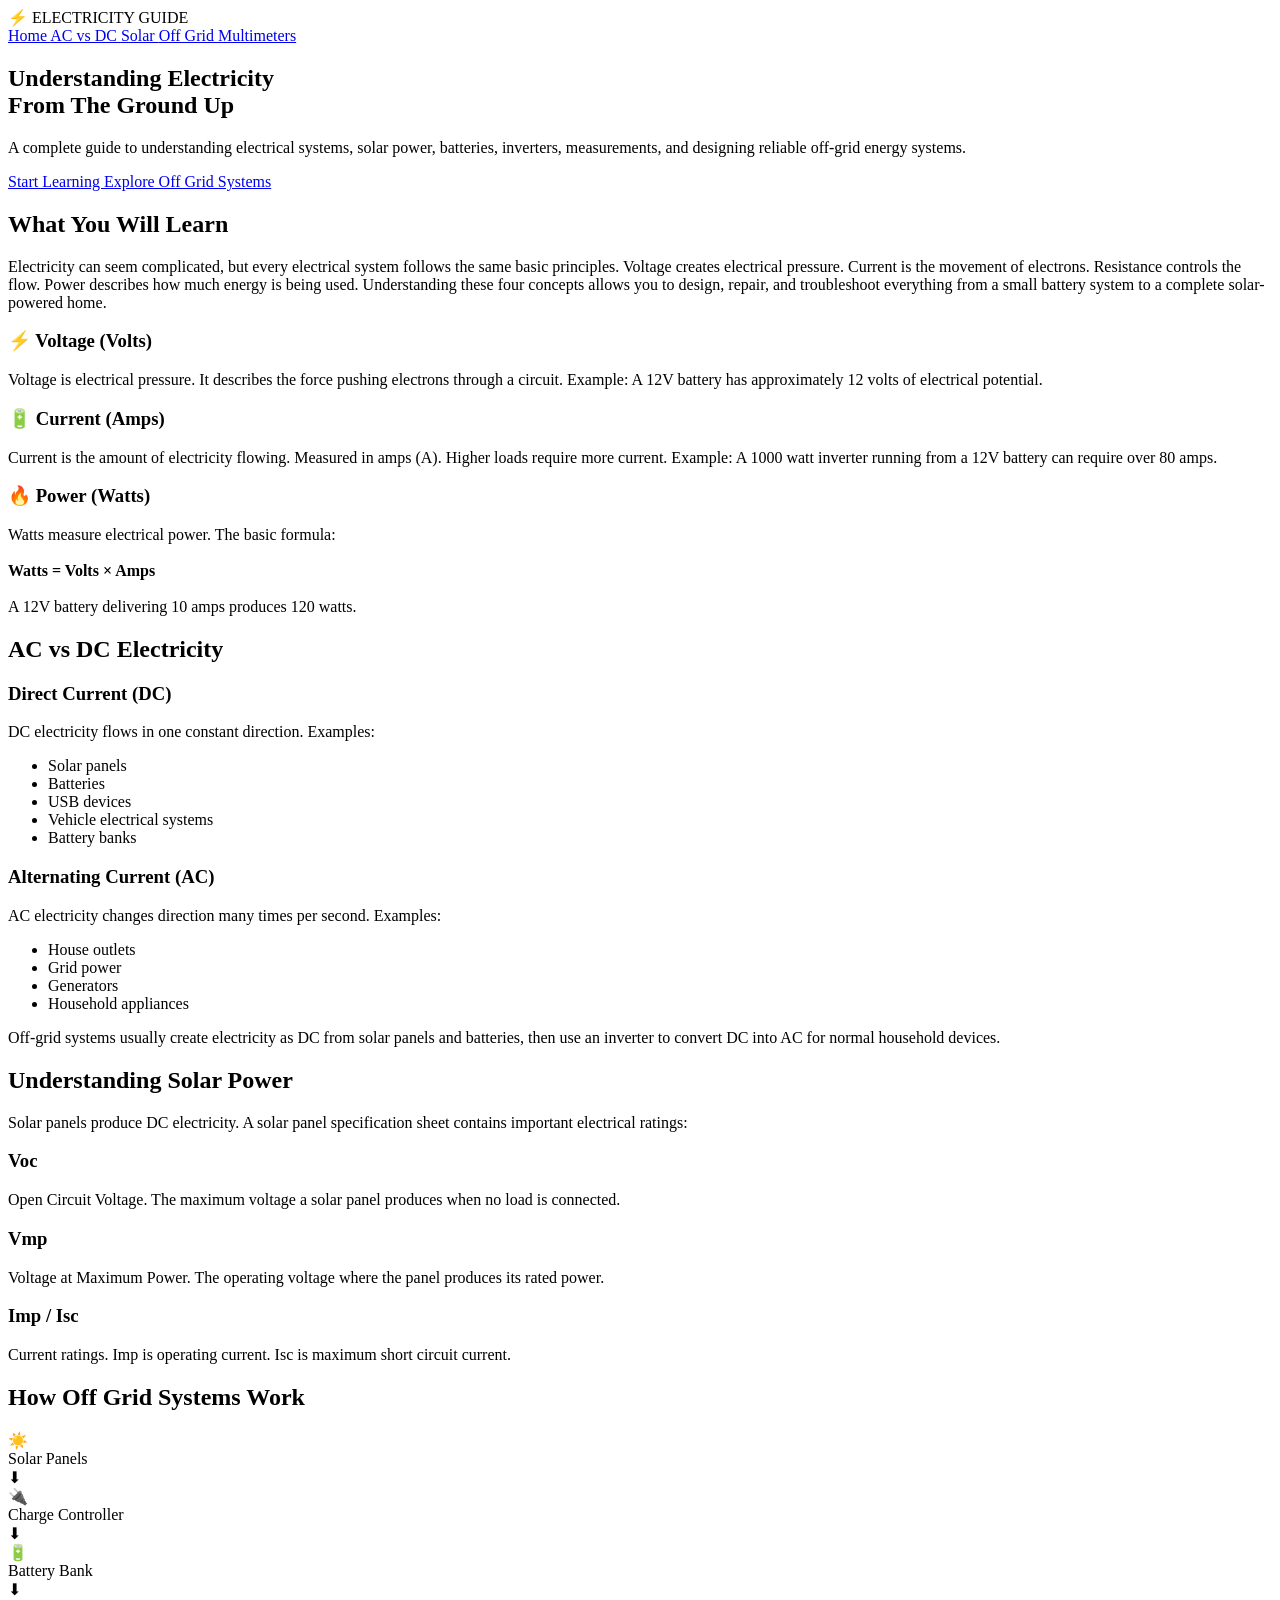
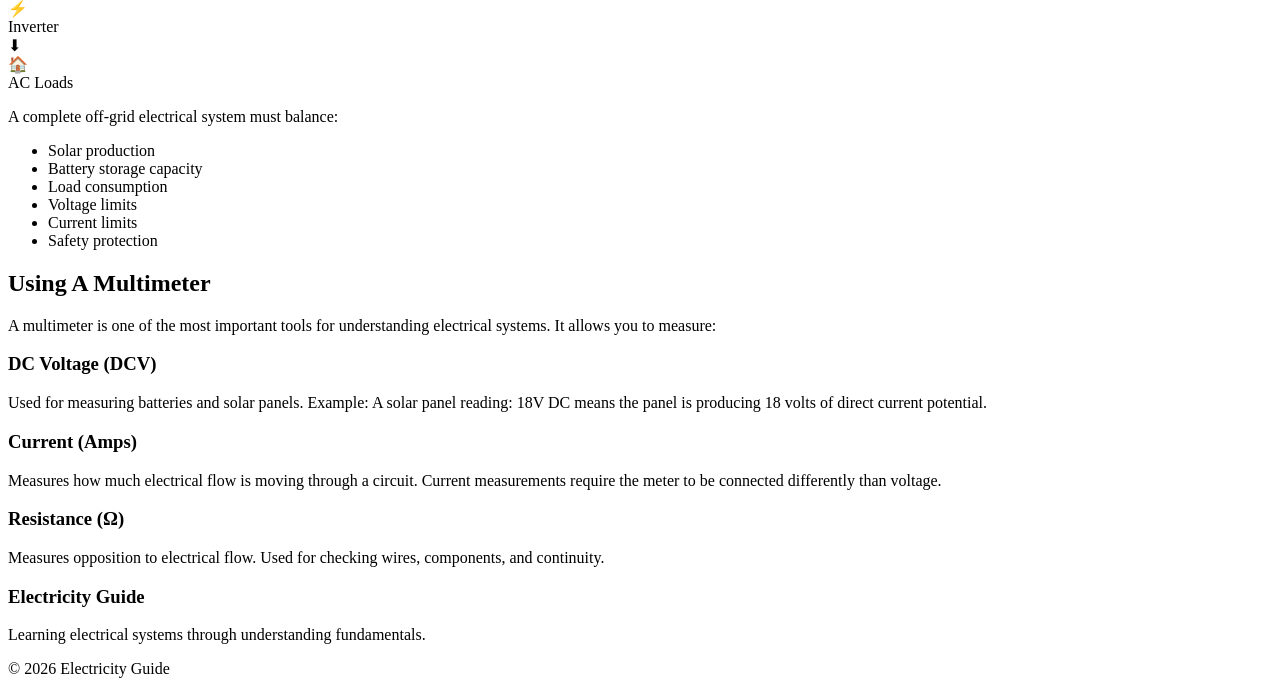
==== index.html @ 4240266d "Add Electricity Guide HTML structure This commit adds a complete HTML structure for the Electricity " ====
<!DOCTYPE html>
<html lang="en">

<head>

<meta charset="UTF-8">
<meta name="viewport" content="width=device-width, initial-scale=1.0">

<title>Electricity Guide | Off Grid Solar & Electrical Fundamentals</title>

<meta name="description" content="
A complete beginner to advanced guide explaining electricity,
AC vs DC, volts, amps, watts, solar systems, batteries,
inverters, charge controllers, and multimeter testing.
">


<link rel="stylesheet" href="css/style.css">

</head>


<body>


<!-- ================= HEADER ================= -->

<header class="header">

<div class="container nav">

<div class="logo">
⚡ ELECTRICITY GUIDE
</div>


<nav>

<a href="index.html">
Home
</a>

<a href="pages/ac-vs-dc.html">
AC vs DC
</a>

<a href="pages/solar-basics.html">
Solar
</a>

<a href="pages/off-grid-systems.html">
Off Grid
</a>

<a href="pages/multimeters.html">
Multimeters
</a>


</nav>


</div>

</header>





<!-- ================= HERO ================= -->


<section class="hero">


<div class="container">


<div class="hero-content">


<h1>
Understanding Electricity
<br>
From The Ground Up
</h1>


<p>

A complete guide to understanding electrical systems,
solar power, batteries, inverters, measurements,
and designing reliable off-grid energy systems.

</p>


<div class="hero-buttons">


<a class="button primary"
href="#fundamentals">

Start Learning

</a>


<a class="button secondary"
href="pages/off-grid-systems.html">

Explore Off Grid Systems

</a>


</div>


</div>


</div>


</section>





<!-- ================= INTRO ================= -->

<section class="section">


<div class="container">


<h2>
What You Will Learn
</h2>


<p class="section-text">

Electricity can seem complicated, but every electrical
system follows the same basic principles.

Voltage creates electrical pressure.
Current is the movement of electrons.
Resistance controls the flow.
Power describes how much energy is being used.

Understanding these four concepts allows you to design,
repair, and troubleshoot everything from a small battery
system to a complete solar-powered home.

</p>



<div class="cards">


<div class="card">

<h3>
⚡ Voltage (Volts)
</h3>

<p>

Voltage is electrical pressure.

It describes the force pushing electrons
through a circuit.

Example:

A 12V battery has approximately
12 volts of electrical potential.

</p>

</div>




<div class="card">

<h3>
🔋 Current (Amps)
</h3>

<p>

Current is the amount of electricity flowing.

Measured in amps (A).

Higher loads require more current.

Example:

A 1000 watt inverter running from
a 12V battery can require over 80 amps.

</p>

</div>





<div class="card">

<h3>
🔥 Power (Watts)
</h3>

<p>

Watts measure electrical power.

The basic formula:

<br><br>

<strong>
Watts = Volts × Amps
</strong>

<br><br>

A 12V battery delivering 10 amps
produces 120 watts.

</p>


</div>


</div>


</div>


</section>








<!-- ================= AC DC ================= -->


<section class="section dark">


<div class="container">


<h2>
AC vs DC Electricity
</h2>


<div class="split">


<div>


<h3>
Direct Current (DC)
</h3>


<p>

DC electricity flows in one constant direction.

Examples:

</p>


<ul>

<li>Solar panels</li>
<li>Batteries</li>
<li>USB devices</li>
<li>Vehicle electrical systems</li>
<li>Battery banks</li>

</ul>


</div>




<div>


<h3>
Alternating Current (AC)
</h3>


<p>

AC electricity changes direction many times
per second.

Examples:

</p>


<ul>

<li>House outlets</li>
<li>Grid power</li>
<li>Generators</li>
<li>Household appliances</li>

</ul>


</div>



</div>


<p>

Off-grid systems usually create electricity as DC
from solar panels and batteries, then use an inverter
to convert DC into AC for normal household devices.

</p>


</div>


</section>







<!-- ================= SOLAR ================= -->


<section class="section">


<div class="container">


<h2>
Understanding Solar Power
</h2>



<p>

Solar panels produce DC electricity.

A solar panel specification sheet contains
important electrical ratings:

</p>



<div class="cards">


<div class="card">

<h3>
Voc
</h3>

<p>

Open Circuit Voltage.

The maximum voltage a solar panel produces
when no load is connected.

</p>

</div>




<div class="card">

<h3>
Vmp
</h3>

<p>

Voltage at Maximum Power.

The operating voltage where the panel
produces its rated power.

</p>

</div>




<div class="card">

<h3>
Imp / Isc
</h3>

<p>

Current ratings.

Imp is operating current.

Isc is maximum short circuit current.

</p>

</div>



</div>



</div>


</section>








<!-- ================= OFF GRID ================= -->


<section class="section dark">


<div class="container">


<h2>
How Off Grid Systems Work
</h2>



<div class="system-flow">


<div>
☀️
<br>
Solar Panels

</div>


<div>
⬇

</div>


<div>
🔌

<br>

Charge Controller

</div>


<div>

⬇

</div>


<div>

🔋

<br>

Battery Bank

</div>


<div>

⬇

</div>


<div>

⚡

<br>

Inverter

</div>


<div>

⬇

</div>


<div>

🏠

<br>

AC Loads

</div>


</div>




<p>

A complete off-grid electrical system must balance:

</p>


<ul>

<li>
Solar production
</li>

<li>
Battery storage capacity
</li>

<li>
Load consumption
</li>

<li>
Voltage limits
</li>

<li>
Current limits
</li>

<li>
Safety protection
</li>


</ul>


</div>


</section>








<!-- ================= MULTIMETER ================= -->


<section class="section">


<div class="container">


<h2>
Using A Multimeter
</h2>



<p>

A multimeter is one of the most important
tools for understanding electrical systems.

It allows you to measure:

</p>


<div class="cards">


<div class="card">

<h3>
DC Voltage (DCV)
</h3>


<p>

Used for measuring batteries and solar panels.

Example:

A solar panel reading:

18V DC

means the panel is producing
18 volts of direct current potential.

</p>


</div>



<div class="card">

<h3>
Current (Amps)
</h3>


<p>

Measures how much electrical flow is moving
through a circuit.

Current measurements require the meter
to be connected differently than voltage.

</p>


</div>




<div class="card">

<h3>
Resistance (Ω)
</h3>


<p>

Measures opposition to electrical flow.

Used for checking wires,
components, and continuity.

</p>


</div>



</div>


</div>


</section>








<!-- ================= FOOTER ================= -->


<footer>


<div class="container">


<h3>
Electricity Guide
</h3>


<p>

Learning electrical systems through
understanding fundamentals.

</p>


<p>

© 2026 Electricity Guide

</p>


</div>


</footer>




</body>

</html>
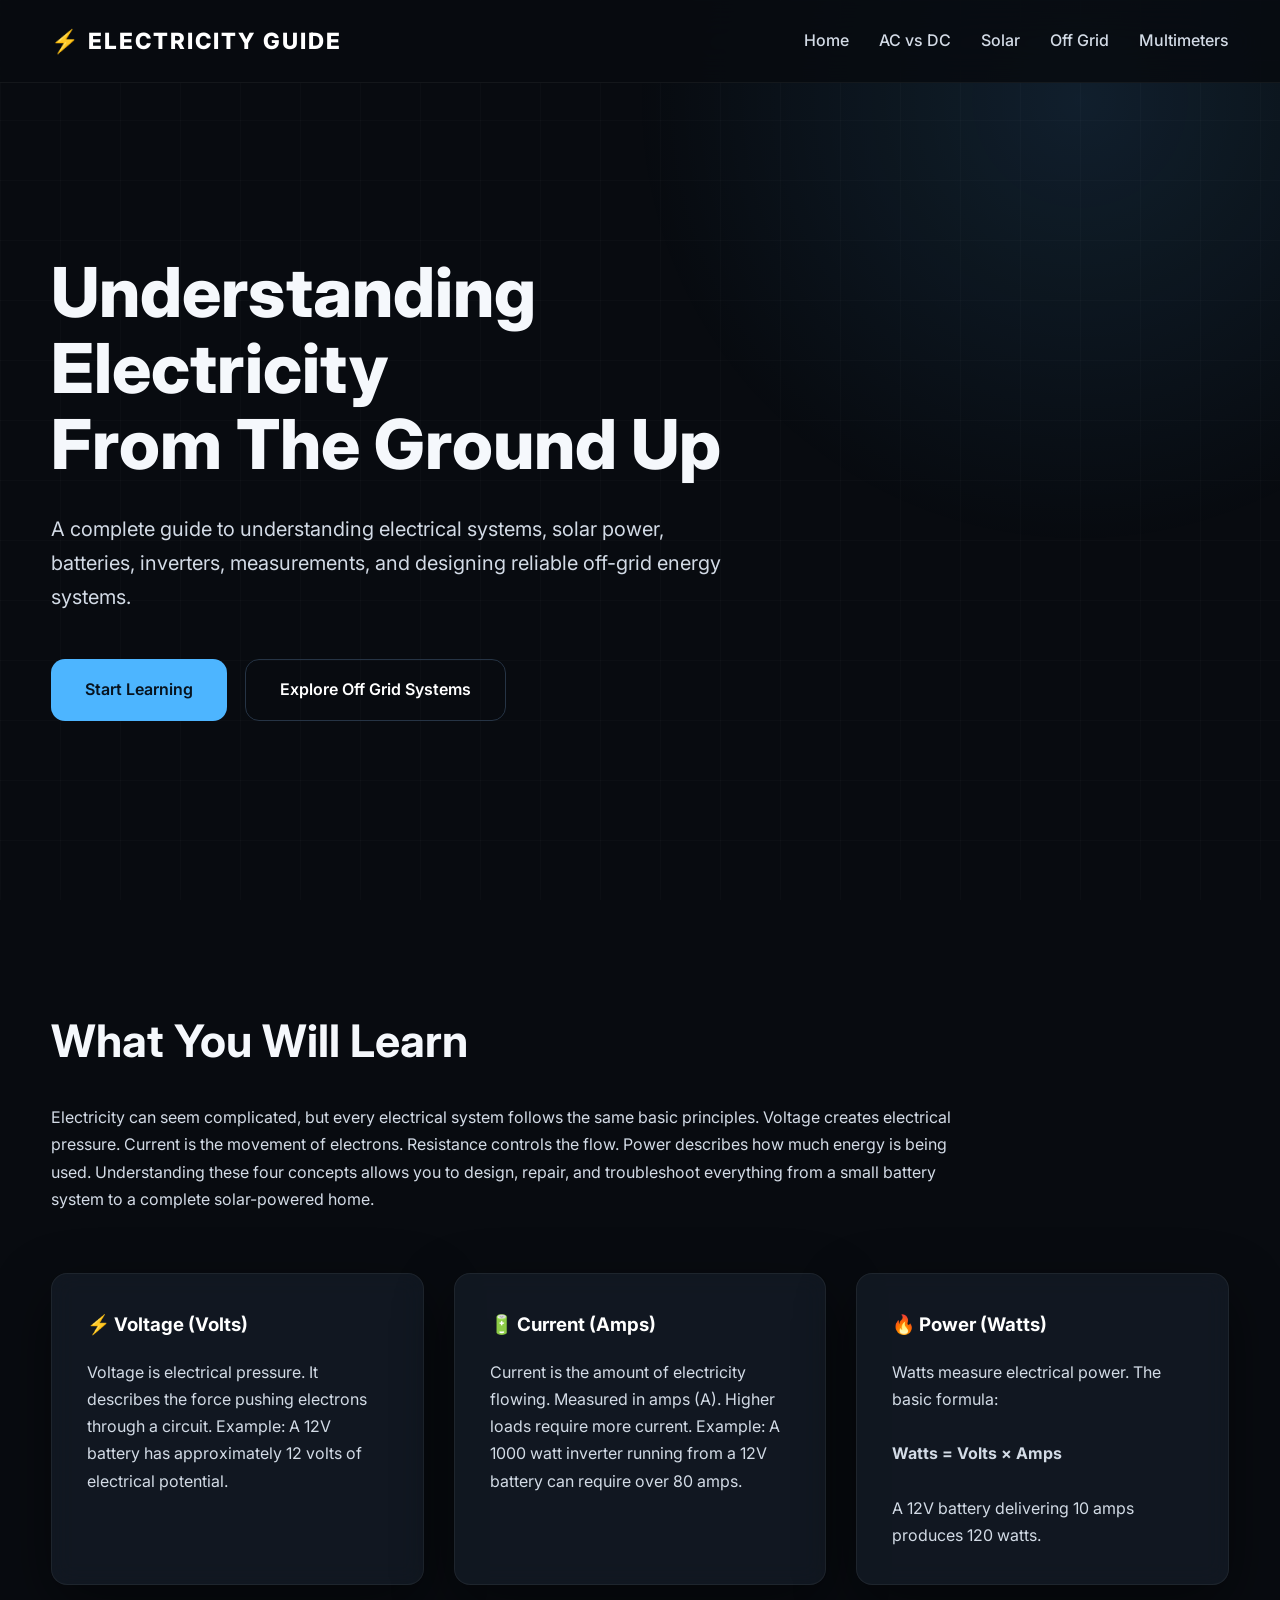
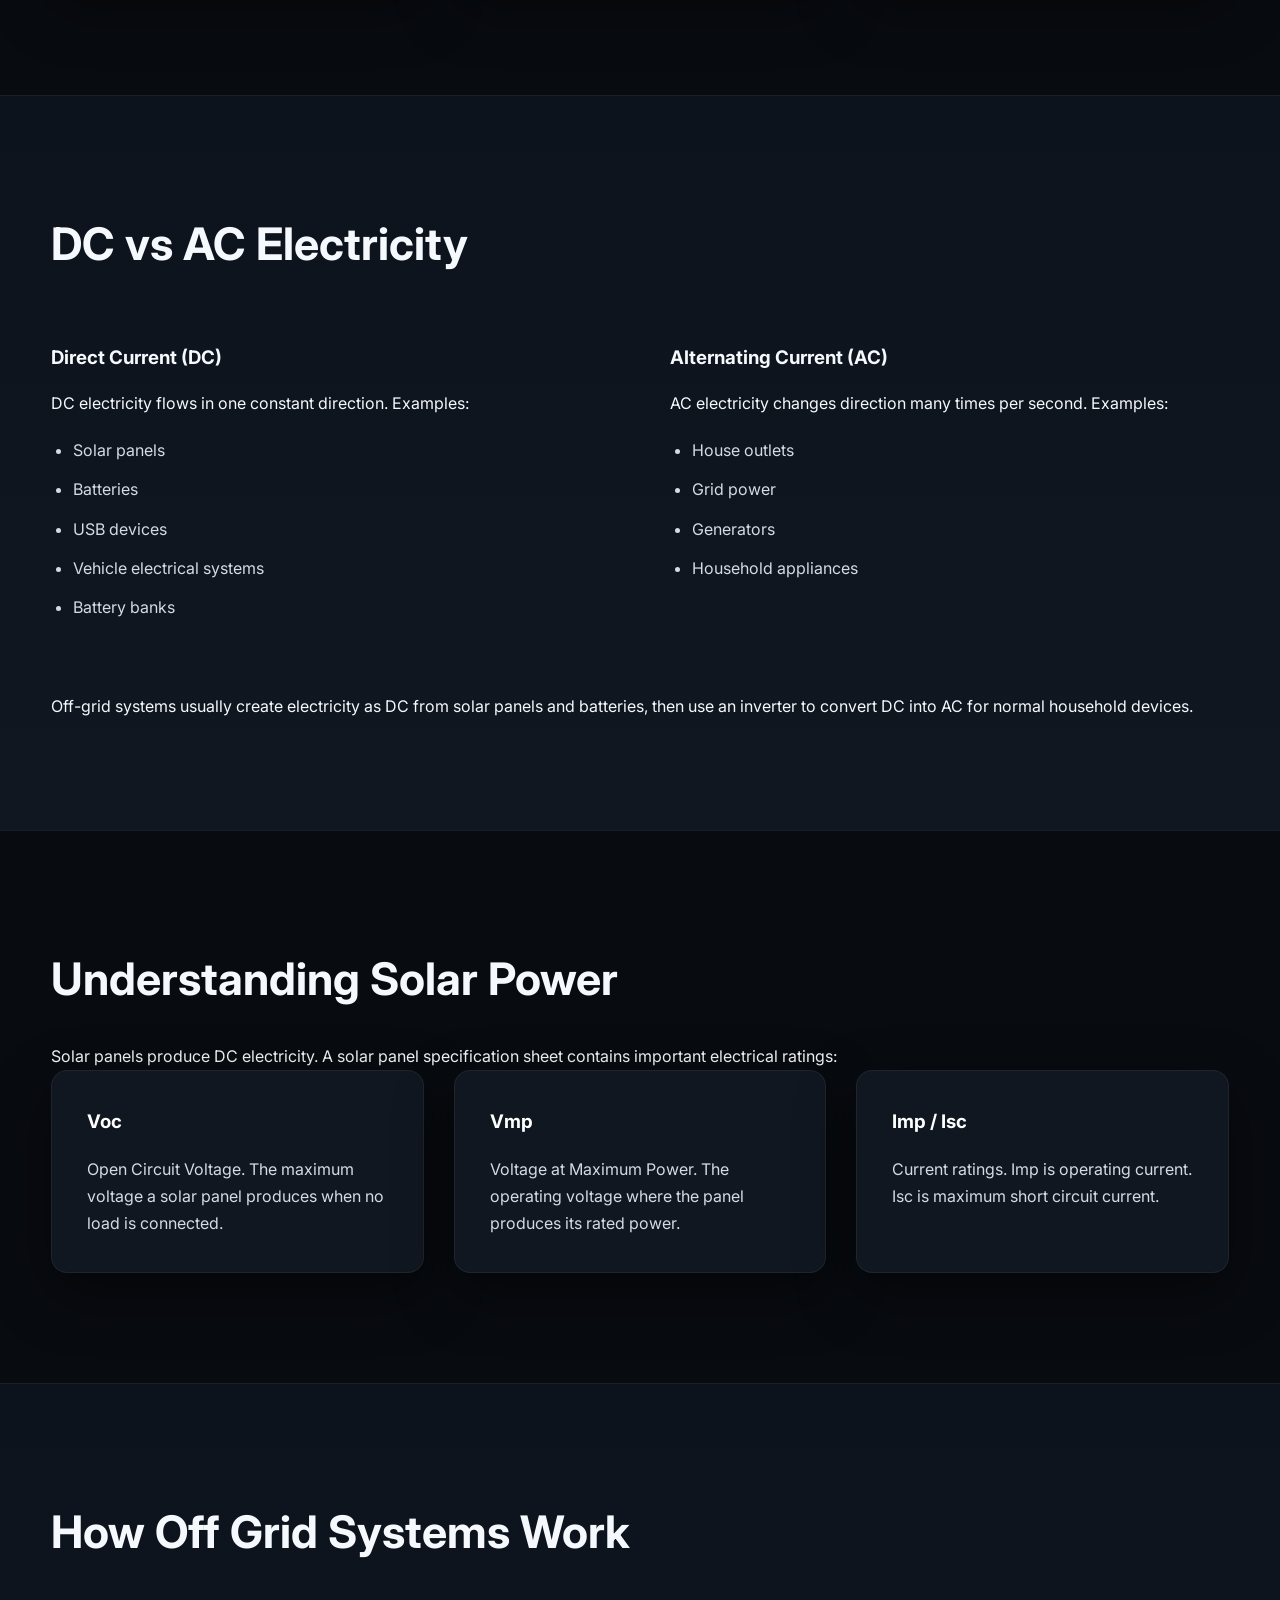
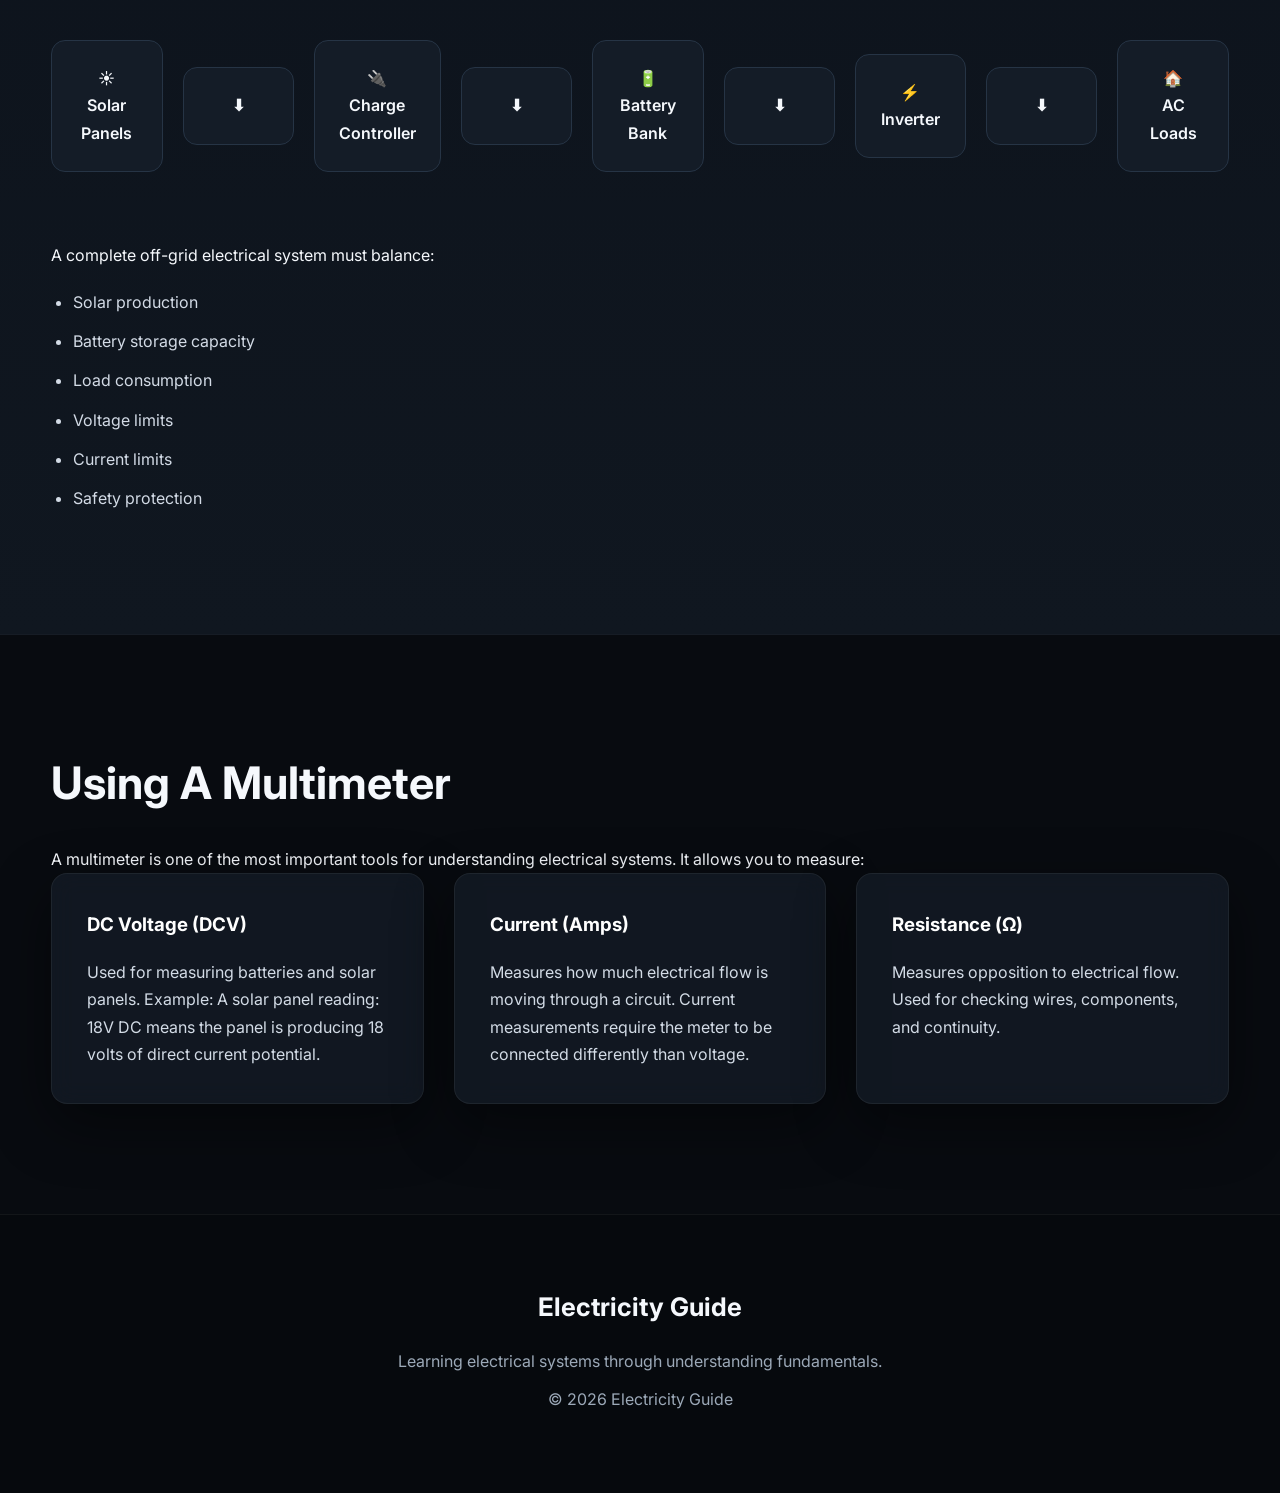
==== commit 30838c97: "Change heading from 'AC vs DC' to 'DC vs AC'" ====
--- a/index.html
+++ b/index.html
@@ -270,7 +270,7 @@
 
 
 <h2>
-AC vs DC Electricity
+DC vs AC Electricity
 </h2>
 
 
--- a/css/style.css
+++ b/css/style.css
@@ -0,0 +1,769 @@
+/* ========================================================================
+   ELECTRICITY GUIDE
+   Modern Engineering Theme
+   Version: 1.0
+======================================================================== */
+
+/* Google Font */
+@import url('https://fonts.googleapis.com/css2?family=Inter:wght@300;400;500;600;700;800&display=swap');
+
+/* ========================================================================
+   ROOT VARIABLES
+======================================================================== */
+
+:root{
+
+    --background:#080b10;
+    --background-secondary:#10161f;
+    --surface:#141c27;
+    --surface-light:#1b2432;
+
+    --border:#263445;
+    --border-light:#33465f;
+
+    --primary:#4db5ff;
+    --primary-hover:#73c7ff;
+
+    --green:#36d97d;
+    --orange:#ffb347;
+    --red:#ff6f6f;
+
+    --text:#f5f8fc;
+    --text-light:#d3dbe6;
+    --muted:#9ca9b8;
+
+    --shadow:0 20px 60px rgba(0,0,0,.45);
+
+    --radius:16px;
+    --transition:.30s ease;
+
+    --container:1280px;
+
+}
+
+/* ========================================================================
+   RESET
+======================================================================== */
+
+*{
+    margin:0;
+    padding:0;
+    box-sizing:border-box;
+}
+
+html{
+    scroll-behavior:smooth;
+}
+
+body{
+
+    font-family:'Inter',sans-serif;
+
+    background:var(--background);
+
+    color:var(--text);
+
+    line-height:1.7;
+
+    overflow-x:hidden;
+
+}
+
+/* ========================================================================
+   SCROLLBAR
+======================================================================== */
+
+::-webkit-scrollbar{
+    width:10px;
+}
+
+::-webkit-scrollbar-track{
+    background:#0b1118;
+}
+
+::-webkit-scrollbar-thumb{
+
+    background:#2d435e;
+    border-radius:50px;
+
+}
+
+::-webkit-scrollbar-thumb:hover{
+
+    background:var(--primary);
+
+}
+
+/* ========================================================================
+   BACKGROUND GRID
+======================================================================== */
+
+body::before{
+
+    content:"";
+
+    position:fixed;
+
+    inset:0;
+
+    background-image:
+
+        linear-gradient(rgba(255,255,255,.02) 1px, transparent 1px),
+        linear-gradient(90deg, rgba(255,255,255,.02) 1px, transparent 1px);
+
+    background-size:60px 60px;
+
+    pointer-events:none;
+
+    z-index:-2;
+
+}
+
+body::after{
+
+    content:"";
+
+    position:fixed;
+
+    width:900px;
+    height:900px;
+
+    top:-350px;
+    right:-250px;
+
+    background:radial-gradient(circle,
+        rgba(77,181,255,.12),
+        transparent 70%);
+
+    z-index:-3;
+
+}
+
+/* ========================================================================
+   CONTAINER
+======================================================================== */
+
+.container{
+
+    width:min(92%,var(--container));
+
+    margin:auto;
+
+}
+
+/* ========================================================================
+   HEADER
+======================================================================== */
+
+.header{
+
+    position:sticky;
+
+    top:0;
+
+    z-index:999;
+
+    backdrop-filter:blur(20px);
+
+    background:rgba(8,11,16,.85);
+
+    border-bottom:1px solid rgba(255,255,255,.05);
+
+}
+
+.nav{
+
+    display:flex;
+
+    justify-content:space-between;
+
+    align-items:center;
+
+    padding:22px 0;
+
+}
+
+.logo{
+
+    font-size:1.4rem;
+
+    font-weight:800;
+
+    letter-spacing:2px;
+
+    color:white;
+
+}
+
+/* ========================================================================
+   NAVIGATION
+======================================================================== */
+
+nav{
+
+    display:flex;
+
+    gap:30px;
+
+}
+
+nav a{
+
+    text-decoration:none;
+
+    color:var(--text-light);
+
+    transition:var(--transition);
+
+    font-weight:500;
+
+}
+
+nav a:hover{
+
+    color:var(--primary);
+
+}
+
+/* ========================================================================
+   HERO
+======================================================================== */
+
+.hero{
+
+    min-height:90vh;
+
+    display:flex;
+
+    align-items:center;
+
+}
+
+.hero-content{
+
+    max-width:760px;
+
+}
+
+.hero h1{
+
+    font-size:4.3rem;
+
+    font-weight:800;
+
+    line-height:1.1;
+
+    margin-bottom:30px;
+
+}
+
+.hero p{
+
+    color:var(--text-light);
+
+    font-size:1.25rem;
+
+    max-width:700px;
+
+    margin-bottom:45px;
+
+}
+
+/* ========================================================================
+   BUTTONS
+======================================================================== */
+
+.hero-buttons{
+
+    display:flex;
+
+    gap:18px;
+
+    flex-wrap:wrap;
+
+}
+
+.button{
+
+    text-decoration:none;
+
+    display:inline-flex;
+
+    align-items:center;
+
+    justify-content:center;
+
+    padding:16px 34px;
+
+    border-radius:14px;
+
+    transition:.30s;
+
+    font-weight:600;
+
+}
+
+.primary{
+
+    background:var(--primary);
+
+    color:#07131f;
+
+}
+
+.primary:hover{
+
+    transform:translateY(-3px);
+
+    background:var(--primary-hover);
+
+}
+
+.secondary{
+
+    border:1px solid var(--border);
+
+    color:white;
+
+}
+
+.secondary:hover{
+
+    background:var(--surface);
+
+}
+
+/* ========================================================================
+   SECTION
+======================================================================== */
+
+.section{
+
+    padding:110px 0;
+
+}
+
+.section.dark{
+
+    background:linear-gradient(
+        180deg,
+        #0d131c,
+        #101720
+    );
+
+    border-top:1px solid rgba(255,255,255,.04);
+
+    border-bottom:1px solid rgba(255,255,255,.04);
+
+}
+
+.section h2{
+
+    font-size:2.8rem;
+
+    margin-bottom:25px;
+
+}
+
+.section h3{
+
+    margin-bottom:16px;
+
+}
+
+.section-text{
+
+    max-width:900px;
+
+    color:var(--text-light);
+
+    margin-bottom:60px;
+
+}
+
+/* ========================================================================
+   CARDS
+======================================================================== */
+
+.cards{
+
+    display:grid;
+
+    grid-template-columns:
+    repeat(auto-fit,minmax(300px,1fr));
+
+    gap:30px;
+
+}
+
+.card{
+
+    background:rgba(20,28,39,.75);
+
+    backdrop-filter:blur(12px);
+
+    border:1px solid rgba(255,255,255,.06);
+
+    border-radius:var(--radius);
+
+    padding:35px;
+
+    transition:.35s;
+
+    box-shadow:var(--shadow);
+
+}
+
+.card:hover{
+
+    transform:translateY(-10px);
+
+    border-color:var(--primary);
+
+}
+
+.card h3{
+
+    margin-bottom:18px;
+
+    color:white;
+
+}
+
+.card p{
+
+    color:var(--text-light);
+
+}
+
+/* ========================================================================
+   SPLIT
+======================================================================== */
+
+.split{
+
+    display:grid;
+
+    grid-template-columns:1fr 1fr;
+
+    gap:60px;
+
+    margin:60px 0;
+
+}
+
+/* ========================================================================
+   LISTS
+======================================================================== */
+
+ul{
+
+    margin-top:20px;
+
+    padding-left:22px;
+
+}
+
+li{
+
+    margin:12px 0;
+
+    color:var(--text-light);
+
+}
+
+/* ========================================================================
+   SYSTEM FLOW
+======================================================================== */
+
+.system-flow{
+
+    display:grid;
+
+    grid-template-columns:
+    repeat(9,1fr);
+
+    align-items:center;
+
+    text-align:center;
+
+    gap:20px;
+
+    margin:70px 0;
+
+}
+
+.system-flow div{
+
+    background:var(--surface);
+
+    padding:24px;
+
+    border-radius:14px;
+
+    border:1px solid var(--border);
+
+    font-weight:600;
+
+    transition:.30s;
+
+}
+
+.system-flow div:hover{
+
+    transform:translateY(-6px);
+
+    border-color:var(--green);
+
+}
+
+/* ========================================================================
+   TABLES
+======================================================================== */
+
+table{
+
+    width:100%;
+
+    border-collapse:collapse;
+
+    margin:40px 0;
+
+}
+
+th{
+
+    background:#15202d;
+
+    color:white;
+
+}
+
+td,
+th{
+
+    padding:18px;
+
+    border:1px solid var(--border);
+
+    text-align:left;
+
+}
+
+tr:nth-child(even){
+
+    background:#111821;
+
+}
+
+/* ========================================================================
+   CODE
+======================================================================== */
+
+code{
+
+    color:var(--green);
+
+    background:#0e151d;
+
+    padding:3px 8px;
+
+    border-radius:6px;
+
+}
+
+/* ========================================================================
+   LINKS
+======================================================================== */
+
+a{
+
+    color:var(--primary);
+
+}
+
+a:hover{
+
+    color:var(--primary-hover);
+
+}
+
+/* ========================================================================
+   FOOTER
+======================================================================== */
+
+footer{
+
+    padding:70px 0;
+
+    text-align:center;
+
+    border-top:1px solid rgba(255,255,255,.05);
+
+    background:#06090d;
+
+}
+
+footer h3{
+
+    margin-bottom:20px;
+
+    font-size:1.6rem;
+
+}
+
+footer p{
+
+    color:var(--muted);
+
+    margin:10px 0;
+
+}
+
+/* ========================================================================
+   ANIMATIONS
+======================================================================== */
+
+.card,
+.hero-content{
+
+    animation:fadeUp .8s ease;
+
+}
+
+@keyframes fadeUp{
+
+    from{
+
+        opacity:0;
+
+        transform:translateY(40px);
+
+    }
+
+    to{
+
+        opacity:1;
+
+        transform:translateY(0);
+
+    }
+
+}
+
+/* ========================================================================
+   RESPONSIVE
+======================================================================== */
+
+@media(max-width:1100px){
+
+.hero h1{
+
+    font-size:3.3rem;
+
+}
+
+.system-flow{
+
+    grid-template-columns:repeat(3,1fr);
+
+}
+
+}
+
+@media(max-width:900px){
+
+.nav{
+
+    flex-direction:column;
+
+    gap:25px;
+
+}
+
+nav{
+
+    flex-wrap:wrap;
+
+    justify-content:center;
+
+}
+
+.split{
+
+    grid-template-columns:1fr;
+
+}
+
+.hero{
+
+    text-align:center;
+
+}
+
+.hero-buttons{
+
+    justify-content:center;
+
+}
+
+.hero h1{
+
+    font-size:2.8rem;
+
+}
+
+.section{
+
+    padding:80px 0;
+
+}
+
+.section h2{
+
+    font-size:2.2rem;
+
+}
+
+.system-flow{
+
+    grid-template-columns:1fr;
+
+}
+
+}
+
+@media(max-width:600px){
+
+.hero h1{
+
+    font-size:2.2rem;
+
+}
+
+.hero p{
+
+    font-size:1rem;
+
+}
+
+.button{
+
+    width:100%;
+
+}
+
+.cards{
+
+    grid-template-columns:1fr;
+
+}
+
+.section h2{
+
+    font-size:1.8rem;
+
+}
+
+}
+```
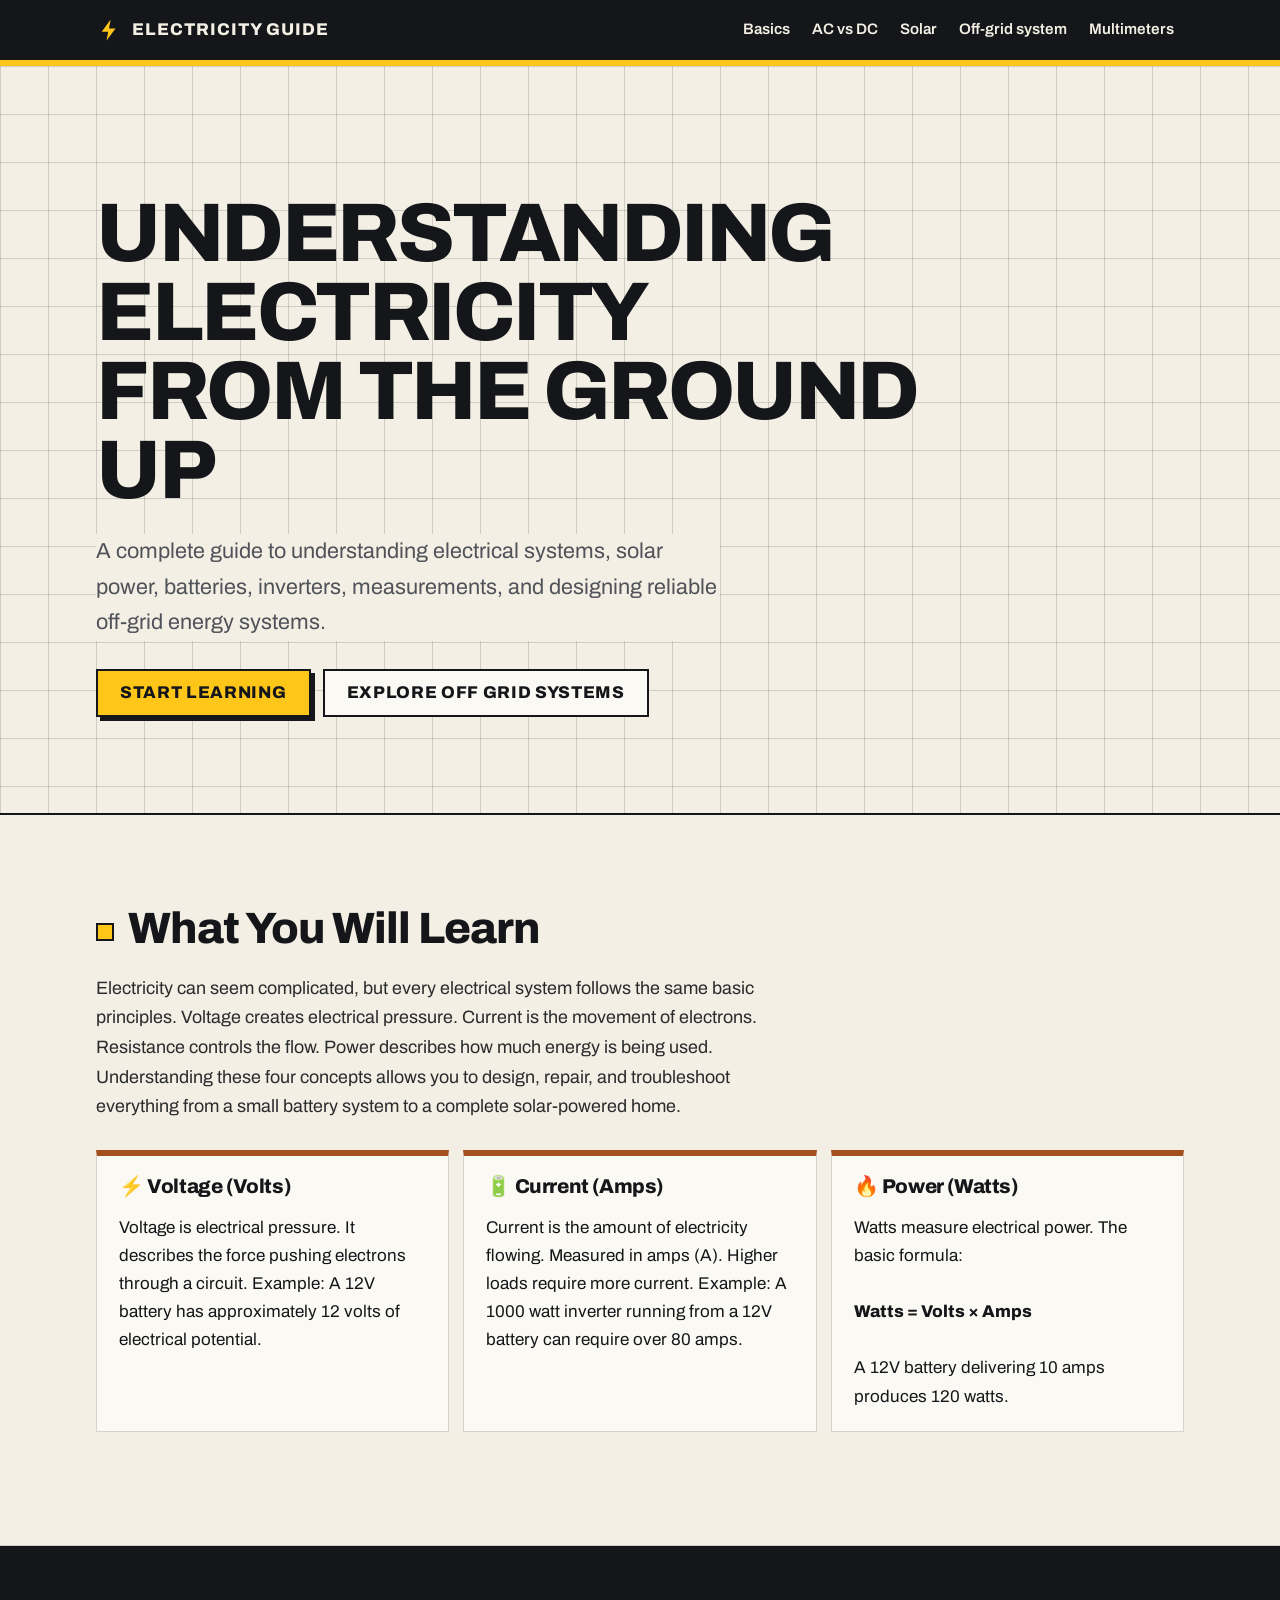
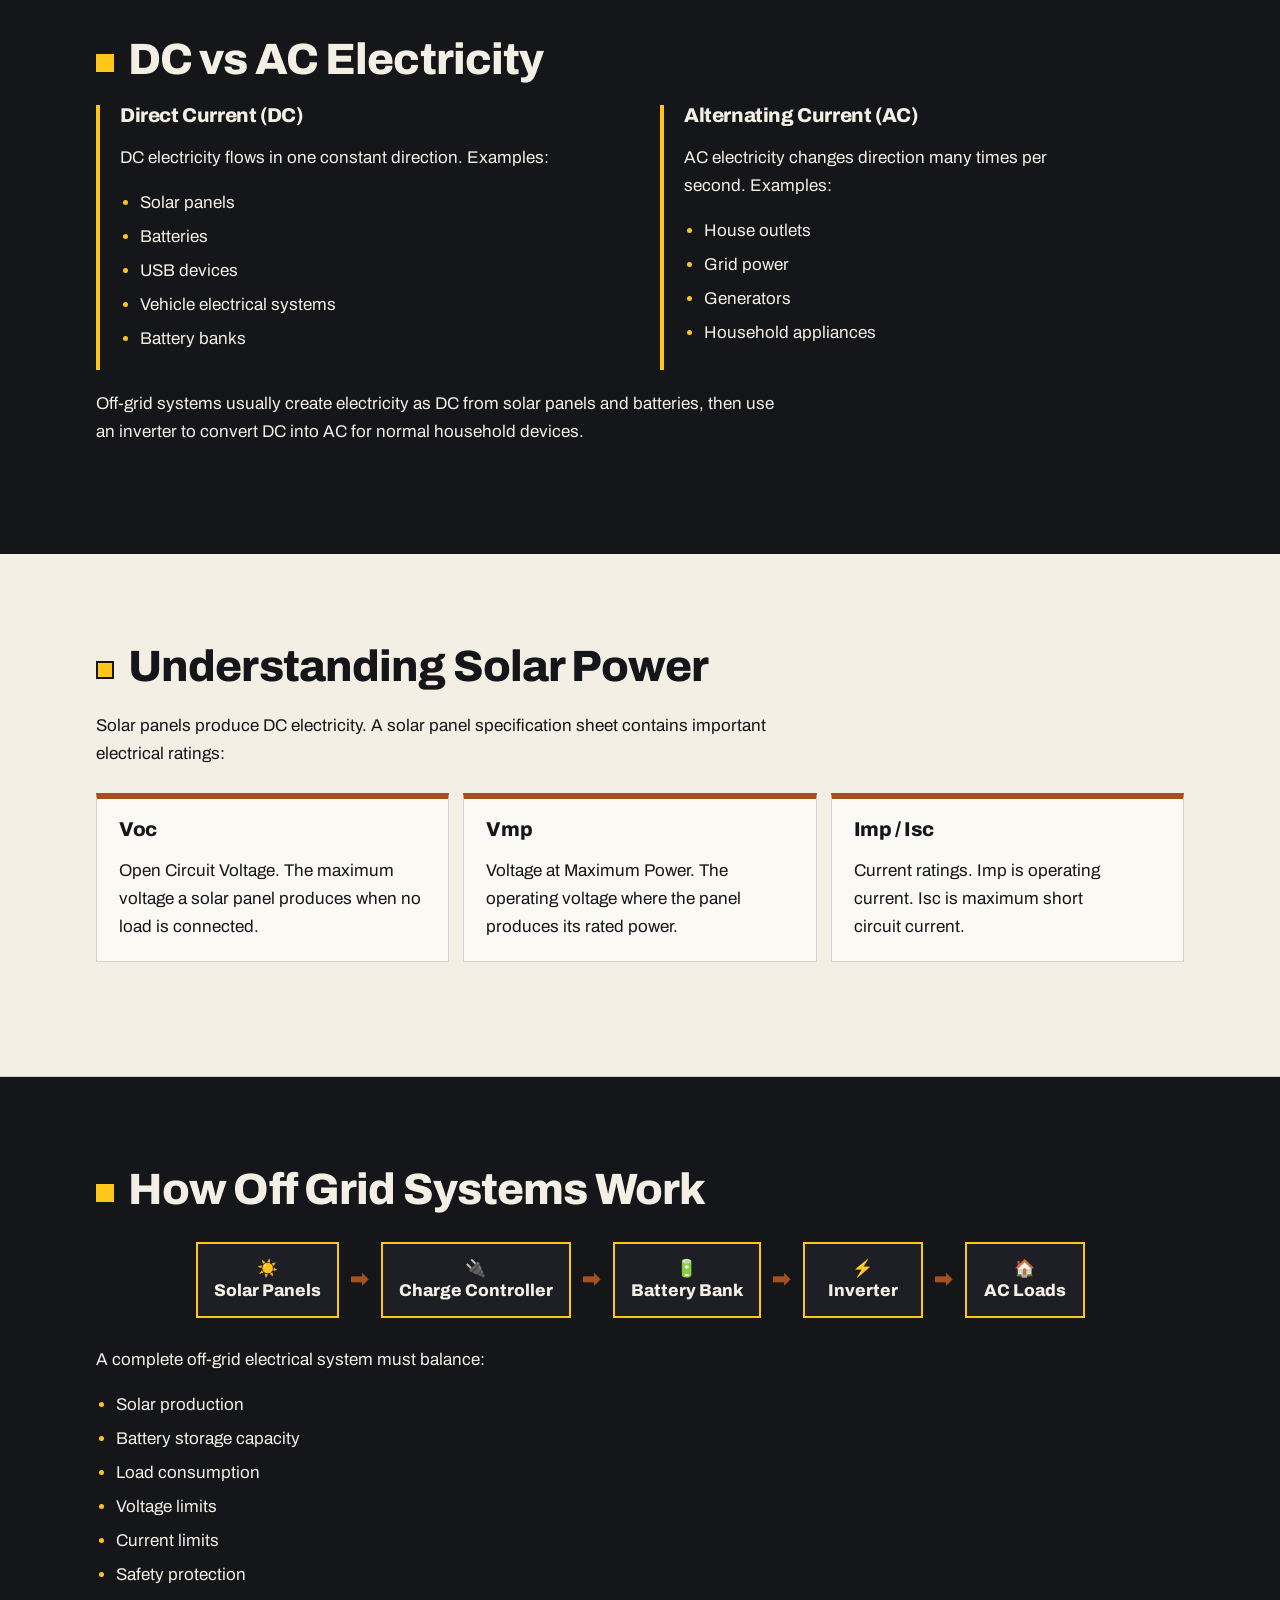
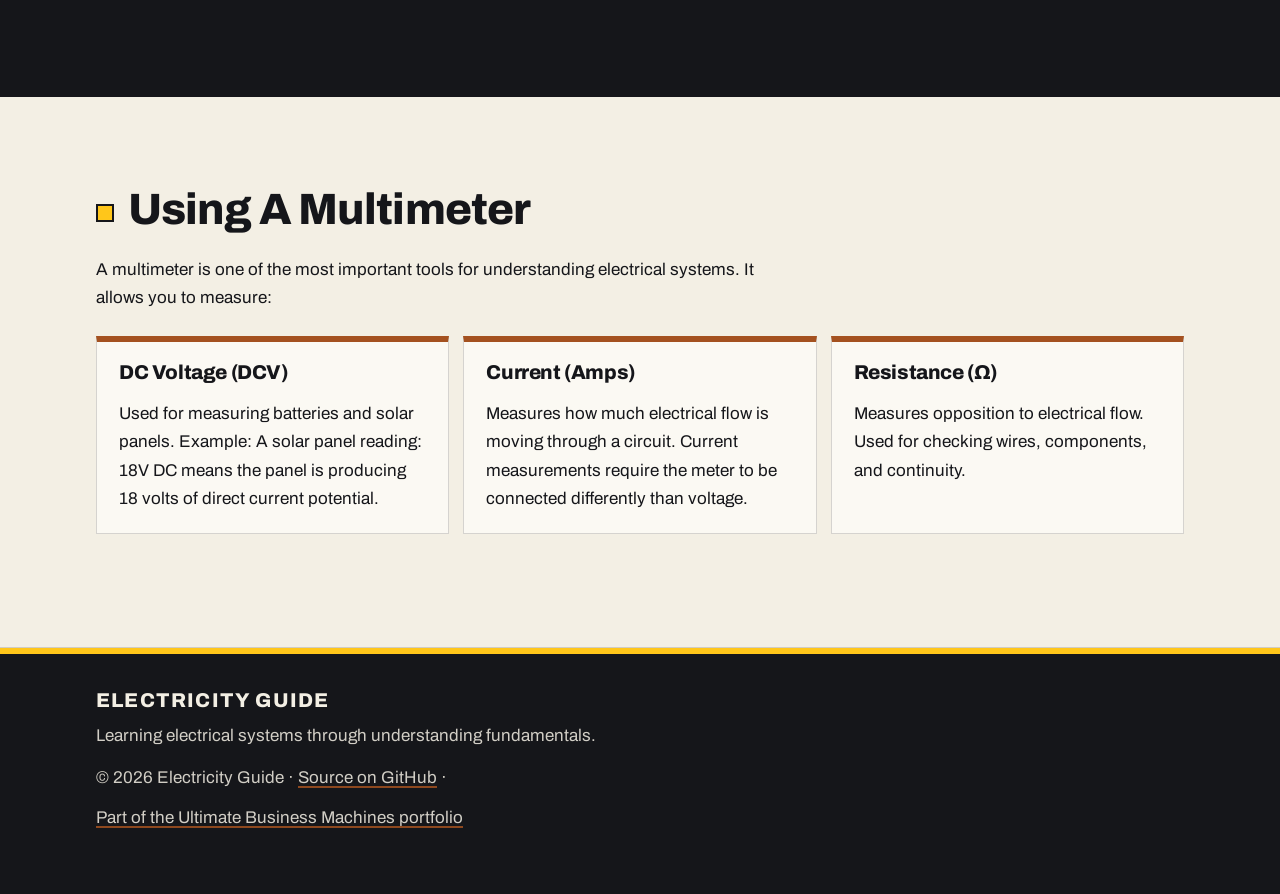
==== commit b5e0351d: "Restyle as an equipment rating plate, fix dead nav links, static deploy layout Site moves to site/ w" ====
--- a/index.html
+++ b/index.html
@@ -1,776 +1,14 @@
-<!DOCTYPE html>
+<!doctype html>
 <html lang="en">
-
 <head>
-
-<meta charset="UTF-8">
-<meta name="viewport" content="width=device-width, initial-scale=1.0">
-
-<title>Electricity Guide | Off Grid Solar & Electrical Fundamentals</title>
-
-<meta name="description" content="
-A complete beginner to advanced guide explaining electricity,
-AC vs DC, volts, amps, watts, solar systems, batteries,
-inverters, charge controllers, and multimeter testing.
-">
-
-
-<link rel="stylesheet" href="css/style.css">
-
+<meta charset="utf-8">
+<title>Electricity Guide</title>
+<meta name="viewport" content="width=device-width, initial-scale=1">
+<link rel="icon" href="site/favicon.svg" type="image/svg+xml">
+<meta http-equiv="refresh" content="0; url=site/index.html">
+<link rel="canonical" href="site/index.html">
 </head>
-
-
 <body>
-
-
-<!-- ================= HEADER ================= -->
-
-<header class="header">
-
-<div class="container nav">
-
-<div class="logo">
-⚡ ELECTRICITY GUIDE
-</div>
-
-
-<nav>
-
-<a href="index.html">
-Home
-</a>
-
-<a href="pages/ac-vs-dc.html">
-AC vs DC
-</a>
-
-<a href="pages/solar-basics.html">
-Solar
-</a>
-
-<a href="pages/off-grid-systems.html">
-Off Grid
-</a>
-
-<a href="pages/multimeters.html">
-Multimeters
-</a>
-
-
-</nav>
-
-
-</div>
-
-</header>
-
-
-
-
-
-<!-- ================= HERO ================= -->
-
-
-<section class="hero">
-
-
-<div class="container">
-
-
-<div class="hero-content">
-
-
-<h1>
-Understanding Electricity
-<br>
-From The Ground Up
-</h1>
-
-
-<p>
-
-A complete guide to understanding electrical systems,
-solar power, batteries, inverters, measurements,
-and designing reliable off-grid energy systems.
-
-</p>
-
-
-<div class="hero-buttons">
-
-
-<a class="button primary"
-href="#fundamentals">
-
-Start Learning
-
-</a>
-
-
-<a class="button secondary"
-href="pages/off-grid-systems.html">
-
-Explore Off Grid Systems
-
-</a>
-
-
-</div>
-
-
-</div>
-
-
-</div>
-
-
-</section>
-
-
-
-
-
-<!-- ================= INTRO ================= -->
-
-<section class="section">
-
-
-<div class="container">
-
-
-<h2>
-What You Will Learn
-</h2>
-
-
-<p class="section-text">
-
-Electricity can seem complicated, but every electrical
-system follows the same basic principles.
-
-Voltage creates electrical pressure.
-Current is the movement of electrons.
-Resistance controls the flow.
-Power describes how much energy is being used.
-
-Understanding these four concepts allows you to design,
-repair, and troubleshoot everything from a small battery
-system to a complete solar-powered home.
-
-</p>
-
-
-
-<div class="cards">
-
-
-<div class="card">
-
-<h3>
-⚡ Voltage (Volts)
-</h3>
-
-<p>
-
-Voltage is electrical pressure.
-
-It describes the force pushing electrons
-through a circuit.
-
-Example:
-
-A 12V battery has approximately
-12 volts of electrical potential.
-
-</p>
-
-</div>
-
-
-
-
-<div class="card">
-
-<h3>
-🔋 Current (Amps)
-</h3>
-
-<p>
-
-Current is the amount of electricity flowing.
-
-Measured in amps (A).
-
-Higher loads require more current.
-
-Example:
-
-A 1000 watt inverter running from
-a 12V battery can require over 80 amps.
-
-</p>
-
-</div>
-
-
-
-
-
-<div class="card">
-
-<h3>
-🔥 Power (Watts)
-</h3>
-
-<p>
-
-Watts measure electrical power.
-
-The basic formula:
-
-<br><br>
-
-<strong>
-Watts = Volts × Amps
-</strong>
-
-<br><br>
-
-A 12V battery delivering 10 amps
-produces 120 watts.
-
-</p>
-
-
-</div>
-
-
-</div>
-
-
-</div>
-
-
-</section>
-
-
-
-
-
-
-
-
-<!-- ================= AC DC ================= -->
-
-
-<section class="section dark">
-
-
-<div class="container">
-
-
-<h2>
-DC vs AC Electricity
-</h2>
-
-
-<div class="split">
-
-
-<div>
-
-
-<h3>
-Direct Current (DC)
-</h3>
-
-
-<p>
-
-DC electricity flows in one constant direction.
-
-Examples:
-
-</p>
-
-
-<ul>
-
-<li>Solar panels</li>
-<li>Batteries</li>
-<li>USB devices</li>
-<li>Vehicle electrical systems</li>
-<li>Battery banks</li>
-
-</ul>
-
-
-</div>
-
-
-
-
-<div>
-
-
-<h3>
-Alternating Current (AC)
-</h3>
-
-
-<p>
-
-AC electricity changes direction many times
-per second.
-
-Examples:
-
-</p>
-
-
-<ul>
-
-<li>House outlets</li>
-<li>Grid power</li>
-<li>Generators</li>
-<li>Household appliances</li>
-
-</ul>
-
-
-</div>
-
-
-
-</div>
-
-
-<p>
-
-Off-grid systems usually create electricity as DC
-from solar panels and batteries, then use an inverter
-to convert DC into AC for normal household devices.
-
-</p>
-
-
-</div>
-
-
-</section>
-
-
-
-
-
-
-
-<!-- ================= SOLAR ================= -->
-
-
-<section class="section">
-
-
-<div class="container">
-
-
-<h2>
-Understanding Solar Power
-</h2>
-
-
-
-<p>
-
-Solar panels produce DC electricity.
-
-A solar panel specification sheet contains
-important electrical ratings:
-
-</p>
-
-
-
-<div class="cards">
-
-
-<div class="card">
-
-<h3>
-Voc
-</h3>
-
-<p>
-
-Open Circuit Voltage.
-
-The maximum voltage a solar panel produces
-when no load is connected.
-
-</p>
-
-</div>
-
-
-
-
-<div class="card">
-
-<h3>
-Vmp
-</h3>
-
-<p>
-
-Voltage at Maximum Power.
-
-The operating voltage where the panel
-produces its rated power.
-
-</p>
-
-</div>
-
-
-
-
-<div class="card">
-
-<h3>
-Imp / Isc
-</h3>
-
-<p>
-
-Current ratings.
-
-Imp is operating current.
-
-Isc is maximum short circuit current.
-
-</p>
-
-</div>
-
-
-
-</div>
-
-
-
-</div>
-
-
-</section>
-
-
-
-
-
-
-
-
-<!-- ================= OFF GRID ================= -->
-
-
-<section class="section dark">
-
-
-<div class="container">
-
-
-<h2>
-How Off Grid Systems Work
-</h2>
-
-
-
-<div class="system-flow">
-
-
-<div>
-☀️
-<br>
-Solar Panels
-
-</div>
-
-
-<div>
-⬇
-
-</div>
-
-
-<div>
-🔌
-
-<br>
-
-Charge Controller
-
-</div>
-
-
-<div>
-
-⬇
-
-</div>
-
-
-<div>
-
-🔋
-
-<br>
-
-Battery Bank
-
-</div>
-
-
-<div>
-
-⬇
-
-</div>
-
-
-<div>
-
-⚡
-
-<br>
-
-Inverter
-
-</div>
-
-
-<div>
-
-⬇
-
-</div>
-
-
-<div>
-
-🏠
-
-<br>
-
-AC Loads
-
-</div>
-
-
-</div>
-
-
-
-
-<p>
-
-A complete off-grid electrical system must balance:
-
-</p>
-
-
-<ul>
-
-<li>
-Solar production
-</li>
-
-<li>
-Battery storage capacity
-</li>
-
-<li>
-Load consumption
-</li>
-
-<li>
-Voltage limits
-</li>
-
-<li>
-Current limits
-</li>
-
-<li>
-Safety protection
-</li>
-
-
-</ul>
-
-
-</div>
-
-
-</section>
-
-
-
-
-
-
-
-
-<!-- ================= MULTIMETER ================= -->
-
-
-<section class="section">
-
-
-<div class="container">
-
-
-<h2>
-Using A Multimeter
-</h2>
-
-
-
-<p>
-
-A multimeter is one of the most important
-tools for understanding electrical systems.
-
-It allows you to measure:
-
-</p>
-
-
-<div class="cards">
-
-
-<div class="card">
-
-<h3>
-DC Voltage (DCV)
-</h3>
-
-
-<p>
-
-Used for measuring batteries and solar panels.
-
-Example:
-
-A solar panel reading:
-
-18V DC
-
-means the panel is producing
-18 volts of direct current potential.
-
-</p>
-
-
-</div>
-
-
-
-<div class="card">
-
-<h3>
-Current (Amps)
-</h3>
-
-
-<p>
-
-Measures how much electrical flow is moving
-through a circuit.
-
-Current measurements require the meter
-to be connected differently than voltage.
-
-</p>
-
-
-</div>
-
-
-
-
-<div class="card">
-
-<h3>
-Resistance (Ω)
-</h3>
-
-
-<p>
-
-Measures opposition to electrical flow.
-
-Used for checking wires,
-components, and continuity.
-
-</p>
-
-
-</div>
-
-
-
-</div>
-
-
-</div>
-
-
-</section>
-
-
-
-
-
-
-
-
-<!-- ================= FOOTER ================= -->
-
-
-<footer>
-
-
-<div class="container">
-
-
-<h3>
-Electricity Guide
-</h3>
-
-
-<p>
-
-Learning electrical systems through
-understanding fundamentals.
-
-</p>
-
-
-<p>
-
-© 2026 Electricity Guide
-
-</p>
-
-
-</div>
-
-
-</footer>
-
-
-
-
+<p><a href="site/index.html">Open Electricity Guide</a></p>
 </body>
-
 </html>
